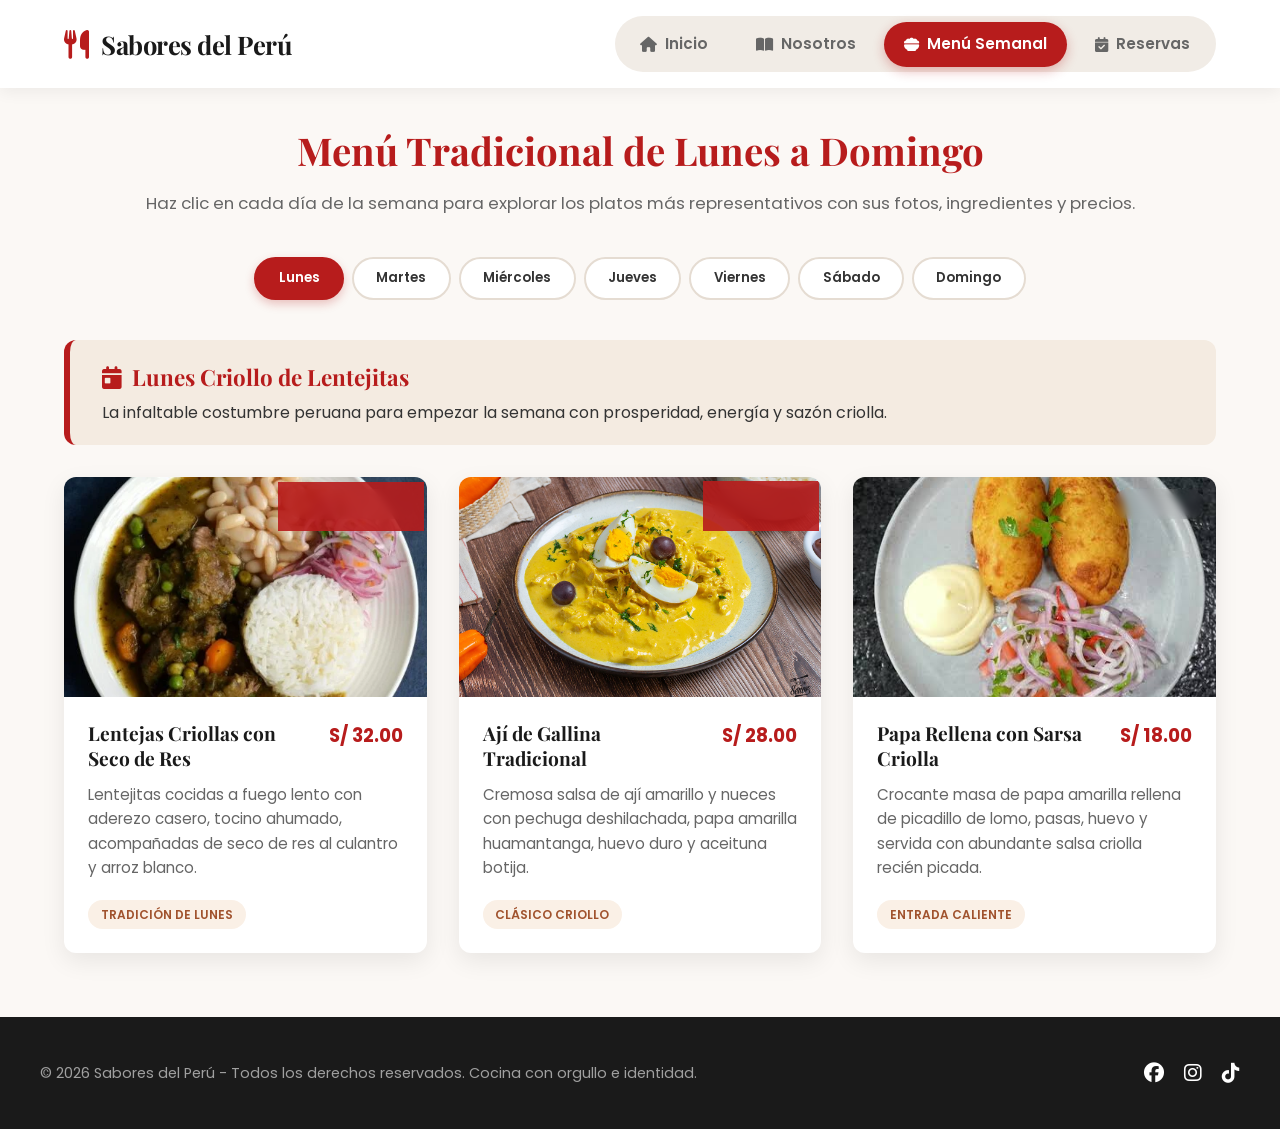
==== menu.html @ c6a8d6cd "Add files via upload" ====
<!DOCTYPE html>
<html lang="es">
<head>
    <meta charset="UTF-8">
    <meta name="viewport" content="width=device-width, initial-scale=1.0">
    <title>Menú Semanal - Sabores del Perú</title>
    <link rel="stylesheet" href="css/estilos.css">
    <link href="https://fonts.googleapis.com/css2?family=Poppins:wght@300;400;500;600;700&family=Playfair+Display:wght@600;700;800&display=swap" rel="stylesheet">
    <link rel="stylesheet" href="https://cdnjs.cloudflare.com/ajax/libs/font-awesome/6.4.0/css/all.min.css">
</head>
<body>
    <!-- Encabezado y Navegación Principal -->
    <header class="header">
        <div class="header-container">
            <a href="index.html" class="logo">
                <i class="fa-solid fa-utensils"></i>
                <h1>Sabores del Perú</h1>
            </a>
            <nav class="nav-tabs">
                <a href="index.html" class="tab-btn">
                    <i class="fa-solid fa-house"></i> Inicio
                </a>
                <a href="nosotros.html" class="tab-btn">
                    <i class="fa-solid fa-book-open"></i> Nosotros
                </a>
                <a href="menu.html" class="tab-btn active">
                    <i class="fa-solid fa-bowl-food"></i> Menú Semanal
                </a>
                <a href="reservas.html" class="tab-btn">
                    <i class="fa-solid fa-calendar-check"></i> Reservas
                </a>
            </nav>
        </div>
    </header>

    <main class="main-content">
        <section id="menu" class="tab-content active">
            <div class="section-header">
                <h2>Menú Tradicional de Lunes a Domingo</h2>
                <p>Haz clic en cada día de la semana para explorar los platos más representativos con sus fotos, ingredientes y precios.</p>
            </div>

            <!-- Subpestañas por día -->
            <div class="dias-nav">
                <button class="dia-btn active" data-dia="lunes">Lunes</button>
                <button class="dia-btn" data-dia="martes">Martes</button>
                <button class="dia-btn" data-dia="miercoles">Miércoles</button>
                <button class="dia-btn" data-dia="jueves">Jueves</button>
                <button class="dia-btn" data-dia="viernes">Viernes</button>
                <button class="dia-btn" data-dia="sabado">Sábado</button>
                <button class="dia-btn" data-dia="domingo">Domingo</button>
            </div>

            <!-- Contenidos por día -->
            <div class="menu-dias-container">
                <!-- LUNES -->
                <div id="lunes" class="dia-content active">
                    <div class="dia-header-banner">
                        <h3><i class="fa-solid fa-calendar-day"></i> Lunes Criollo de Lentejitas</h3>
                        <p>La infaltable costumbre peruana para empezar la semana con prosperidad, energía y sazón criolla.</p>
                    </div>
                    <div class="platos-grid">
                        <div class="plato-card">
                            <div class="plato-img-container">
                                <img src="Imagenes del menu/Lunes/Seco-de-res-peruano-.webp" alt="Lentejas Criollas con Seco de Res" class="plato-img">
                                <span class="badge-card">Plato del Día</span>
                            </div>
                            <div class="plato-info">
                                <div class="plato-header">
                                    <h4>Lentejas Criollas con Seco de Res</h4>
                                    <span class="precio">S/ 32.00</span>
                                </div>
                                <p>Lentejitas cocidas a fuego lento con aderezo casero, tocino ahumado, acompañadas de seco de res al culantro y arroz blanco.</p>
                                <span class="etiqueta">Tradición de Lunes</span>
                            </div>
                        </div>
                        <div class="plato-card">
                            <div class="plato-img-container">
                                <img src="Imagenes del menu/Lunes/aji-de-gallina.jpg" alt="Ají de Gallina Tradicional" class="plato-img">
                                <span class="badge-card">Favorito</span>
                            </div>
                            <div class="plato-info">
                                <div class="plato-header">
                                    <h4>Ají de Gallina Tradicional</h4>
                                    <span class="precio">S/ 28.00</span>
                                </div>
                                <p>Cremosa salsa de ají amarillo y nueces con pechuga deshilachada, papa amarilla huamantanga, huevo duro y aceituna botija.</p>
                                <span class="etiqueta">Clásico Criollo</span>
                            </div>
                        </div>
                        <div class="plato-card">
                            <div class="plato-img-container">
                                <img src="Imagenes del menu/Lunes/papa rellena.jfif" alt="Papa Rellena Criolla" class="plato-img">
                                <span class="badge-card">Entrada</span>
                            </div>
                            <div class="plato-info">
                                <div class="plato-header">
                                    <h4>Papa Rellena con Sarsa Criolla</h4>
                                    <span class="precio">S/ 18.00</span>
                                </div>
                                <p>Crocante masa de papa amarilla rellena de picadillo de lomo, pasas, huevo y servida con abundante salsa criolla recién picada.</p>
                                <span class="etiqueta">Entrada Caliente</span>
                            </div>
                        </div>
                    </div>
                </div>

                <!-- MARTES -->
                <div id="martes" class="dia-content">
                    <div class="dia-header-banner">
                        <h3><i class="fa-solid fa-calendar-day"></i> Martes de Tradición y Fogón</h3>
                        <p>Sabores de antaño que rescatan los mejores guisos de las tradicionales picanterías del Perú.</p>
                    </div>
                    <div class="platos-grid">
                        <div class="plato-card">
                            <div class="plato-img-container">
                                <img src="Imagenes del menu/Martes/Sopa seca carapulcra.jfif" alt="Carapulcra con Sopa Seca" class="plato-img">
                                <span class="badge-card">Especial</span>
                            </div>
                            <div class="plato-info">
                                <div class="plato-header">
                                    <h4>Carapulcra con Sopa Seca Chinchana</h4>
                                    <span class="precio">S/ 36.00</span>
                                </div>
                                <p>Papa seca guisada con maní tostado, carne de chancho y ajíes especiales, servida con fideos sazonados al estilo chinchano.</p>
                                <span class="etiqueta">Especial del Sur</span>
                            </div>
                        </div>
                        <div class="plato-card">
                            <div class="plato-img-container">
                                <img src="Imagenes del menu/Martes/Cau cau.webp" alt="Cau Cau a la Limeña" class="plato-img">
                                <span class="badge-card">Típico</span>
                            </div>
                            <div class="plato-info">
                                <div class="plato-header">
                                    <h4>Cau Cau a la Limeña</h4>
                                    <span class="precio">S/ 26.00</span>
                                </div>
                                <p>Mondonguito suavemente aderezado con palillo, cubitos de papa, hierbabuena fresca del huerto y arroz graneado.</p>
                                <span class="etiqueta">Limeño Clásico</span>
                            </div>
                        </div>
                        <div class="plato-card">
                            <div class="plato-img-container">
                                <img src="Imagenes del menu/Martes/ocopa arequipeña.avif" alt="Ocopa Arequipeña" class="plato-img">
                                <span class="badge-card">Entrada</span>
                            </div>
                            <div class="plato-info">
                                <div class="plato-header">
                                    <h4>Ocopa Arequipeña Tradicional</h4>
                                    <span class="precio">S/ 16.00</span>
                                </div>
                                <p>Papas hervidas bañadas en crema de huacatay, queso paria, ají mirasol y maní tostado con huevo y aceituna negra.</p>
                                <span class="etiqueta">Arequipa Tradición</span>
                            </div>
                        </div>
                    </div>
                </div>

                <!-- MIÉRCOLES -->
                <div id="miercoles" class="dia-content">
                    <div class="dia-header-banner">
                        <h3><i class="fa-solid fa-calendar-day"></i> Miércoles de Fusión y Salteados</h3>
                        <p>El fuego vivo del wok y la herencia cantonesa-peruana que conquistó el mundo.</p>
                    </div>
                    <div class="platos-grid">
                        <div class="plato-card">
                            <div class="plato-img-container">
                                <img src="Imagenes del menu/Miercoles/LOMO-SALTADO-scaled.jpg" alt="Lomo Saltado Criollo" class="plato-img">
                                <span class="badge-card">Estrella</span>
                            </div>
                            <div class="plato-info">
                                <div class="plato-header">
                                    <h4>Lomo Saltado Criollo al Wok</h4>
                                    <span class="precio">S/ 38.00</span>
                                </div>
                                <p>Jugosos cubos de lomo fino salteados al fuego vivo con cebolla roja, tomate, ají amarillo, papas fritas crocantes y arroz con choclo.</p>
                                <span class="etiqueta">Orgullo Nacional</span>
                            </div>
                        </div>
                        <div class="plato-card">
                            <div class="plato-img-container">
                                <img src="Imagenes del menu/Miercoles/CHAUFA.png" alt="Arroz Chaufa Especial" class="plato-img">
                                <span class="badge-card">Fusión</span>
                            </div>
                            <div class="plato-info">
                                <div class="plato-header">
                                    <h4>Arroz Chaufa Especial de Pollo y Cerdo</h4>
                                    <span class="precio">S/ 29.00</span>
                                </div>
                                <p>Salteado al wok con sillao oscuro, kion, cebollita china, tortilla picada y gotas de aceite de ajonjolí aromático.</p>
                                <span class="etiqueta">Fusión Chifa</span>
                            </div>
                        </div>
                        <div class="plato-card">
                            <div class="plato-img-container">
                                <img src="Imagenes del menu/Miercoles/tequeños.jfif" alt="Tequeños con Guacamole" class="plato-img">
                                <span class="badge-card">Piqueo</span>
                            </div>
                            <div class="plato-info">
                                <div class="plato-header">
                                    <h4>Tequeños Rellenos con Guacamole</h4>
                                    <span class="precio">S/ 19.00</span>
                                </div>
                                <p>Masa wantán dorada y crujiente rellena de queso andino y trocitos de lomo, acompañados de crema de palta fresca.</p>
                                <span class="etiqueta">Para Picar</span>
                            </div>
                        </div>
                    </div>
                </div>

                <!-- JUEVES -->
                <div id="jueves" class="dia-content">
                    <div class="dia-header-banner">
                        <h3><i class="fa-solid fa-calendar-day"></i> Jueves Norteño de Sabor Criollo</h3>
                        <p>La riqueza culinaria del norte del Perú con chicha de jora, culantro norteño y ají mochero.</p>
                    </div>
                    <div class="platos-grid">
                        <div class="plato-card">
                            <div class="plato-img-container">
                                <img src="https://images.unsplash.com/photo-1555939594-58d7cb561ad1?auto=format&fit=crop&w=800&q=80" alt="Seco de Cabrito a la Norteña" class="plato-img">
                                <span class="badge-card">Norteño</span>
                            </div>
                            <div class="plato-info">
                                <div class="plato-header">
                                    <h4>Seco de Cabrito a la Norteña</h4>
                                    <span class="precio">S/ 42.00</span>
                                </div>
                                <p>Cabrito tierno macerado en chicha de jora, cocinado lentamente con culantro y zapallo loche, acompañado de frejoles cremosos.</p>
                                <span class="etiqueta">Especial Norteño</span>
                            </div>
                        </div>
                        <div class="plato-card">
                            <div class="plato-img-container">
                                <img src="https://images.unsplash.com/photo-1563379091339-03b21ab4a4f8?auto=format&fit=crop&w=800&q=80" alt="Arroz con Pato Chiclayano" class="plato-img">
                                <span class="badge-card">Insignia</span>
                            </div>
                            <div class="plato-info">
                                <div class="plato-header">
                                    <h4>Arroz con Pato Chiclayano</h4>
                                    <span class="precio">S/ 44.00</span>
                                </div>
                                <p>Presa de pato tierna sobre arroz verde aromatizado con cerveza negra, ají mirasol, culantro y salsa criolla.</p>
                                <span class="etiqueta">Plato Insignia</span>
                            </div>
                        </div>
                        <div class="plato-card">
                            <div class="plato-img-container">
                                <img src="https://images.unsplash.com/photo-1565299585323-38d6b0865b47?auto=format&fit=crop&w=800&q=80" alt="Tamalito Verde Piurano" class="plato-img">
                                <span class="badge-card">Entrada</span>
                            </div>
                            <div class="plato-info">
                                <div class="plato-header">
                                    <h4>Tamalitos Verdes Piuranos</h4>
                                    <span class="precio">S/ 15.00</span>
                                </div>
                                <p>Choclo tierno molido con culantro y ají amarillo, cocido al vapor en hojas de panca con sarsa de cebolla y ají limo.</p>
                                <span class="etiqueta">Sabor Piurano</span>
                            </div>
                        </div>
                    </div>
                </div>

                <!-- VIERNES -->
                <div id="viernes" class="dia-content">
                    <div class="dia-header-banner">
                        <h3><i class="fa-solid fa-calendar-day"></i> Viernes de Aromas Marinos</h3>
                        <p>Frescura directa del puerto: ceviches, jaleas y arroces marinados al instante.</p>
                    </div>
                    <div class="platos-grid">
                        <div class="plato-card">
                            <div class="plato-img-container">
                                <img src="https://images.unsplash.com/photo-1535400255456-984241443b29?auto=format&fit=crop&w=800&q=80" alt="Ceviche Mixto Tradicional" class="plato-img">
                                <span class="badge-card">Emblemático</span>
                            </div>
                            <div class="plato-info">
                                <div class="plato-header">
                                    <h4>Ceviche Mixto de Pescado y Mariscos</h4>
                                    <span class="precio">S/ 39.00</span>
                                </div>
                                <p>Cubos de pesca del día, pulpo, calamar y langostinos marinados en limón norteño con ají limo, camote glaseado y choclo.</p>
                                <span class="etiqueta">Patrimonio del Perú</span>
                            </div>
                        </div>
                        <div class="plato-card">
                            <div class="plato-img-container">
                                <img src="https://images.unsplash.com/photo-1599488615731-7e5c2823ff28?auto=format&fit=crop&w=800&q=80" alt="Jalea Mixta Crujiente" class="plato-img">
                                <span class="badge-card">Crocante</span>
                            </div>
                            <div class="plato-info">
                                <div class="plato-header">
                                    <h4>Jalea Mixta Crujiente con Tártara</h4>
                                    <span class="precio">S/ 45.00</span>
                                </div>
                                <p>Mariscos y trozos de pescado fritos al punto exacto, acompañados de yucas doradas, salsa tártara de la casa y sarsa criolla.</p>
                                <span class="etiqueta">Para Compartir</span>
                            </div>
                        </div>
                        <div class="plato-card">
                            <div class="plato-img-container">
                                <img src="https://images.unsplash.com/photo-1559847844-5315695dadae?auto=format&fit=crop&w=800&q=80" alt="Arroz con Mariscos" class="plato-img">
                                <span class="badge-card">Caliente</span>
                            </div>
                            <div class="plato-info">
                                <div class="plato-header">
                                    <h4>Arroz con Mariscos a la Limeña</h4>
                                    <span class="precio">S/ 38.00</span>
                                </div>
                                <p>Arroz amarisolado con mixtura de mariscos flambeados con pisco acholado, vino blanco, arvejas y queso parmesano.</p>
                                <span class="etiqueta">Sabor a Puerto</span>
                            </div>
                        </div>
                    </div>
                </div>

                <!-- SÁBADO -->
                <div id="sabado" class="dia-content">
                    <div class="dia-header-banner">
                        <h3><i class="fa-solid fa-calendar-day"></i> Sábado de Brasas y Criollismo</h3>
                        <p>Anticuchos al carbón, tacu tacu y la fiesta criolla para celebrar con amigos y familia.</p>
                    </div>
                    <div class="platos-grid">
                        <div class="plato-card">
                            <div class="plato-img-container">
                                <img src="https://images.unsplash.com/photo-1555939594-58d7cb561ad1?auto=format&fit=crop&w=800&q=80" alt="Anticuchos Tradicionales" class="plato-img">
                                <span class="badge-card">Al Carbón</span>
                            </div>
                            <div class="plato-info">
                                <div class="plato-header">
                                    <h4>Anticuchos de Corazón (3 Palitos)</h4>
                                    <span class="precio">S/ 27.00</span>
                                </div>
                                <p>Trozos de corazón de res macerados en ají panca y vinagre, asados al carbón con papa dorada, choclo tierno y rocoto carretillero.</p>
                                <span class="etiqueta">Brasa Limeña</span>
                            </div>
                        </div>
                        <div class="plato-card">
                            <div class="plato-img-container">
                                <img src="https://images.unsplash.com/photo-1504674900247-0877df9cc836?auto=format&fit=crop&w=800&q=80" alt="Tacu Tacu con Lomo" class="plato-img">
                                <span class="badge-card">Contundente</span>
                            </div>
                            <div class="plato-info">
                                <div class="plato-header">
                                    <h4>Tacu Tacu con Sábana de Lomo</h4>
                                    <span class="precio">S/ 40.00</span>
                                </div>
                                <p>Dorado de frejoles canario y arroz crujiente por fuera y cremoso por dentro, cubierto con lomo apanado y huevo frito montado.</p>
                                <span class="etiqueta">Plato Criollo</span>
                            </div>
                        </div>
                        <div class="plato-card">
                            <div class="plato-img-container">
                                <img src="https://images.unsplash.com/photo-1565299624946-b28f40a0ae38?auto=format&fit=crop&w=800&q=80" alt="Trilogía de Causas Rellenas" class="plato-img">
                                <span class="badge-card">Clásica</span>
                            </div>
                            <div class="plato-info">
                                <div class="plato-header">
                                    <h4>Trilogía de Causas Rellenas</h4>
                                    <span class="precio">S/ 28.00</span>
                                </div>
                                <p>Papa amarilla batida con ají amarillo y limón, rellenas de pollo deshilachado, atún y pulpa de cangrejo con palta fuerte.</p>
                                <span class="etiqueta">Entrada Fría</span>
                            </div>
                        </div>
                    </div>
                </div>

                <!-- DOMINGO -->
                <div id="domingo" class="dia-content">
                    <div class="dia-header-banner">
                        <h3><i class="fa-solid fa-calendar-day"></i> Domingo Familiar y Pachamanquero</h3>
                        <p>Los platos más generosos, tradicionales y festivos de la cocina peruana para compartir en familia.</p>
                    </div>
                    <div class="platos-grid">
                        <div class="plato-card">
                            <div class="plato-img-container">
                                <img src="https://images.unsplash.com/photo-1544025162-d76694265947?auto=format&fit=crop&w=800&q=80" alt="Pachamanca a la Olla" class="plato-img">
                                <span class="badge-card">Festivo</span>
                            </div>
                            <div class="plato-info">
                                <div class="plato-header">
                                    <h4>Pachamanca Tradicional a la Olla</h4>
                                    <span class="precio">S/ 46.00</span>
                                </div>
                                <p>Tres carnes (cerdo, pollo y res) maceradas en chincho y huacatay, acompañadas de habas, papas nativas, camote y humita dulce.</p>
                                <span class="etiqueta">Tradición Andina</span>
                            </div>
                        </div>
                        <div class="plato-card">
                            <div class="plato-img-container">
                                <img src="https://images.unsplash.com/photo-1529692236671-f1f6cf9683ba?auto=format&fit=crop&w=800&q=80" alt="Chicharrón de Cerdo Criollo" class="plato-img">
                                <span class="badge-card">Dominical</span>
                            </div>
                            <div class="plato-info">
                                <div class="plato-header">
                                    <h4>Chicharrón Criollo de Panceta</h4>
                                    <span class="precio">S/ 36.00</span>
                                </div>
                                <p>Panceta crujiente por fuera y jugosa por dentro, servida con camotes fritos dorados, salsa criolla con hierbabuena y panes franceses.</p>
                                <span class="etiqueta">Sabor Dominical</span>
                            </div>
                        </div>
                        <div class="plato-card">
                            <div class="plato-img-container">
                                <img src="https://images.unsplash.com/photo-1587314168485-3236d6710814?auto=format&fit=crop&w=800&q=80" alt="Mazamorra Morada y Arroz con Leche" class="plato-img">
                                <span class="badge-card">Postre</span>
                            </div>
                            <div class="plato-info">
                                <div class="plato-header">
                                    <h4>Clásico Combinado "Sol y Sombra"</h4>
                                    <span class="precio">S/ 16.00</span>
                                </div>
                                <p>El dúo limeño por excelencia: mazamorra morada con canela y frutas secas, acompañada de cremoso arroz con leche perfumado.</p>
                                <span class="etiqueta">Postre de Antaño</span>
                            </div>
                        </div>
                    </div>
                </div>
            </div>
        </section>
    </main>

    <!-- Pie de Página -->
    <footer class="footer">
        <div class="footer-container">
            <p>&copy; 2026 Sabores del Perú - Todos los derechos reservados. Cocina con orgullo e identidad.</p>
            <div class="sociales">
                <a href="#"><i class="fa-brands fa-facebook"></i></a>
                <a href="#"><i class="fa-brands fa-instagram"></i></a>
                <a href="#"><i class="fa-brands fa-tiktok"></i></a>
            </div>
        </div>
    </footer>

    <script src="js/script.js"></script>
</body>
</html>
---- css/estilos.css ----
/* ========================================================
   SABORES DEL PERÚ - HOJA DE ESTILOS
   Estructura limpia, colores peruanos cálidos y elegantes
======================================================== */

:root {
    --rojo-peru: #B71C1C;
    --rojo-claro: #D32F2F;
    --dorado: #C68B59;
    --dorado-claro: #F5EBE0;
    --oscuro: #1A1A1A;
    --texto: #333333;
    --texto-suave: #666666;
    --fondo-gris: #FBF8F5;
    --blanco: #FFFFFF;
    --sombra: 0 8px 24px rgba(0, 0, 0, 0.08);
    --sombra-fuerte: 0 12px 30px rgba(0, 0, 0, 0.15);
    --radio: 12px;
    --transicion: all 0.3s ease-in-out;
}

* {
    margin: 0;
    padding: 0;
    box-sizing: border-box;
}

body {
    font-family: 'Poppins', sans-serif;
    color: var(--texto);
    background-color: var(--fondo-gris);
    line-height: 1.6;
}

h1, h2, h3, h4 {
    font-family: 'Playfair Display', serif;
    color: var(--oscuro);
}

/* ========================================================
   HEADER & NAVEGACIÓN POR PESTAÑAS (TABS)
======================================================== */
.header {
    background-color: var(--blanco);
    box-shadow: 0 4px 15px rgba(0, 0, 0, 0.06);
    position: sticky;
    top: 0;
    z-index: 1000;
}

.header-container {
    max-width: 1200px;
    margin: 0 auto;
    padding: 1rem 1.5rem;
    display: flex;
    justify-content: space-between;
    align-items: center;
    flex-wrap: wrap;
    gap: 1rem;
}

.logo {
    display: flex;
    align-items: center;
    gap: 0.75rem;
    color: var(--rojo-peru);
}

.logo i {
    font-size: 1.8rem;
}

.logo h1 {
    font-size: 1.6rem;
    font-weight: 700;
    letter-spacing: -0.5px;
}

.nav-tabs {
    display: flex;
    gap: 0.5rem;
    background: #F1ECE6;
    padding: 0.35rem;
    border-radius: 50px;
}

.tab-btn {
    background: transparent;
    border: none;
    padding: 0.65rem 1.25rem;
    border-radius: 50px;
    font-family: 'Poppins', sans-serif;
    font-size: 0.95rem;
    font-weight: 600;
    color: var(--texto-suave);
    cursor: pointer;
    transition: var(--transicion);
    display: flex;
    align-items: center;
    gap: 0.5rem;
}

.tab-btn:hover {
    color: var(--rojo-peru);
}

.tab-btn.active {
    background: var(--rojo-peru);
    color: var(--blanco);
    box-shadow: 0 4px 12px rgba(183, 28, 28, 0.3);
}

/* ========================================================
   CONTENEDORES DE SECCIÓN (TABS QUE ABREN EN LA MISMA VENTANA)
======================================================== */
.main-content {
    max-width: 1200px;
    margin: 2rem auto;
    padding: 0 1.5rem;
    min-height: 70vh;
}

.tab-content {
    display: none;
    animation: fadeIn 0.4s ease;
}

.tab-content.active {
    display: block;
}

@keyframes fadeIn {
    from {
        opacity: 0;
        transform: translateY(10px);
    }
    to {
        opacity: 1;
        transform: translateY(0);
    }
}

.section-header {
    text-align: center;
    margin-bottom: 2.5rem;
}

.section-header h2 {
    font-size: 2.4rem;
    color: var(--rojo-peru);
    margin-bottom: 0.5rem;
}

.section-header p {
    color: var(--texto-suave);
    font-size: 1.05rem;
}

/* ========================================================
   SECCIÓN 1: INICIO
======================================================== */
.hero-banner {
    background-image: linear-gradient(135deg, rgba(26,26,26,0.88), rgba(183,28,28,0.85)), url("https://images.unsplash.com/photo-1555396273-367ea4eb4db5?auto=format&fit=crop&w=1600&q=80");
    background-size: cover;
    background-position: center;
    border-radius: var(--radio);
    color: var(--blanco);
    padding: 4rem 3rem;
    text-align: center;
    box-shadow: var(--sombra);
    margin-bottom: 2.5rem;
}

.hero-text h2 {
    color: var(--blanco);
    font-size: 2.8rem;
    margin: 1rem 0;
    line-height: 1.2;
}

.hero-text p {
    font-size: 1.15rem;
    max-width: 750px;
    margin: 0 auto 2rem;
    color: #E0E0E0;
}

.badge {
    background: var(--dorado);
    color: var(--blanco);
    padding: 0.4rem 1.2rem;
    border-radius: 50px;
    font-size: 0.85rem;
    font-weight: 600;
    text-transform: uppercase;
    letter-spacing: 1px;
}

.hero-actions {
    display: flex;
    justify-content: center;
    gap: 1rem;
    flex-wrap: wrap;
}

.btn {
    padding: 0.8rem 1.8rem;
    border-radius: 50px;
    font-weight: 600;
    font-size: 1rem;
    cursor: pointer;
    border: none;
    transition: var(--transicion);
    display: inline-flex;
    align-items: center;
    gap: 0.5rem;
}

.btn-primary {
    background: var(--rojo-peru);
    color: var(--blanco);
}

.btn-primary:hover {
    background: var(--rojo-claro);
    transform: translateY(-2px);
    box-shadow: 0 6px 16px rgba(183, 28, 28, 0.4);
}

.btn-secondary {
    background: var(--blanco);
    color: var(--oscuro);
}

.btn-secondary:hover {
    background: var(--dorado-claro);
    color: var(--rojo-peru);
    transform: translateY(-2px);
}

.btn-block {
    width: 100%;
    justify-content: center;
    padding: 1rem;
    font-size: 1.05rem;
}

.destacados-grid {
    display: grid;
    grid-template-columns: repeat(auto-fit, minmax(280px, 1fr));
    gap: 1.5rem;
}

.card-destacado {
    background: var(--blanco);
    padding: 2.5rem 1.8rem;
    border-radius: var(--radio);
    text-align: center;
    box-shadow: var(--sombra);
    transition: var(--transicion);
    border-bottom: 4px solid transparent;
}

.card-destacado:hover {
    transform: translateY(-5px);
    border-bottom: 4px solid var(--rojo-peru);
}

.card-destacado .icon {
    font-size: 2.5rem;
    color: var(--rojo-peru);
    margin-bottom: 1rem;
}

.card-destacado h3 {
    margin-bottom: 0.75rem;
    font-size: 1.3rem;
}

/* ========================================================
   SECCIÓN 2: NOSOTROS / DESCRIPCIÓN DEL RESTAURANTE
======================================================== */
.about-container {
    display: grid;
    grid-template-columns: 1.2fr 0.8fr;
    gap: 2.5rem;
    align-items: center;
}

.about-text p {
    margin-bottom: 1.2rem;
    font-size: 1.05rem;
}

.about-highlights {
    display: grid;
    grid-template-columns: repeat(3, 1fr);
    gap: 1rem;
    margin: 2rem 0;
    text-align: center;
}

.highlight-item {
    background: var(--blanco);
    padding: 1.2rem;
    border-radius: var(--radio);
    box-shadow: var(--sombra);
}

.highlight-number {
    display: block;
    font-size: 1.8rem;
    font-weight: 700;
    color: var(--rojo-peru);
    font-family: 'Playfair Display', serif;
}

.highlight-desc {
    font-size: 0.85rem;
    color: var(--texto-suave);
}

.info-adicional {
    background: #FAF0E6;
    padding: 1.5rem;
    border-radius: var(--radio);
    border-left: 5px solid var(--dorado);
}

.info-adicional p {
    margin-bottom: 0.5rem;
    font-size: 0.95rem;
}

.about-image-card {
    background: var(--blanco);
    padding: 1.5rem;
    border-radius: var(--radio);
    box-shadow: var(--sombra);
}

.quote-box {
    margin-top: 1.5rem;
    font-style: italic;
    color: var(--texto-suave);
    text-align: center;
}

/* ========================================================
   SECCIÓN 3: MENÚ (LUNES A DOMINGO)
======================================================== */
.dias-nav {
    display: flex;
    justify-content: center;
    flex-wrap: wrap;
    gap: 0.5rem;
    margin-bottom: 2.5rem;
}

.dia-btn {
    background: var(--blanco);
    border: 2px solid #E5DCD2;
    padding: 0.6rem 1.4rem;
    border-radius: 30px;
    font-family: 'Poppins', sans-serif;
    font-weight: 600;
    color: var(--texto);
    cursor: pointer;
    transition: var(--transicion);
}

.dia-btn:hover {
    border-color: var(--rojo-peru);
    color: var(--rojo-peru);
}

.dia-btn.active {
    background: var(--rojo-peru);
    color: var(--blanco);
    border-color: var(--rojo-peru);
    box-shadow: 0 4px 10px rgba(183, 28, 28, 0.25);
}

.dia-content {
    display: none;
    animation: fadeIn 0.4s ease;
}

.dia-content.active {
    display: block;
}

.dia-header-banner {
    background: #F4EBE1;
    padding: 1.25rem 2rem;
    border-radius: var(--radio);
    margin-bottom: 2rem;
    border-left: 6px solid var(--rojo-peru);
}

.dia-header-banner h3 {
    color: var(--rojo-peru);
    font-size: 1.4rem;
    margin-bottom: 0.25rem;
    display: flex;
    align-items: center;
    gap: 0.6rem;
}

.platos-grid {
    display: grid;
    grid-template-columns: repeat(auto-fit, minmax(320px, 1fr));
    gap: 2rem;
}

.plato-card {
    background: var(--blanco);
    border-radius: var(--radio);
    overflow: hidden;
    box-shadow: var(--sombra);
    transition: var(--transicion);
    display: flex;
    flex-direction: column;
}

.plato-card:hover {
    transform: translateY(-6px);
    box-shadow: var(--sombra-fuerte);
}

.plato-info {
    padding: 1.5rem;
    display: flex;
    flex-direction: column;
    flex-grow: 1;
}

.plato-header {
    display: flex;
    justify-content: space-between;
    align-items: flex-start;
    margin-bottom: 0.75rem;
    gap: 1rem;
}

.plato-header h4 {
    font-size: 1.2rem;
    line-height: 1.3;
}

.precio {
    color: var(--rojo-peru);
    font-weight: 700;
    font-size: 1.15rem;
    white-space: nowrap;
}

.plato-info p {
    color: var(--texto-suave);
    font-size: 0.95rem;
    margin-bottom: 1.25rem;
    flex-grow: 1;
}

.etiqueta {
    align-self: flex-start;
    background: #FAF0E6;
    color: #A0522D;
    font-size: 0.75rem;
    font-weight: 600;
    padding: 0.3rem 0.8rem;
    border-radius: 20px;
    text-transform: uppercase;
}

/* ========================================================
   SECCIÓN 4: RESERVAS
======================================================== */
.reservas-wrapper {
    display: grid;
    grid-template-columns: 1.3fr 0.7fr;
    gap: 2.5rem;
}

.form-container {
    background: var(--blanco);
    padding: 2.5rem;
    border-radius: var(--radio);
    box-shadow: var(--sombra);
}

.form-group-row {
    display: grid;
    grid-template-columns: 1fr 1fr;
    gap: 1.25rem;
    margin-bottom: 1.25rem;
}

.form-group {
    margin-bottom: 1.25rem;
    display: flex;
    flex-direction: column;
}

.form-group label {
    font-weight: 600;
    font-size: 0.9rem;
    margin-bottom: 0.4rem;
    color: var(--oscuro);
    display: flex;
    align-items: center;
    gap: 0.4rem;
}

.form-group input,
.form-group select,
.form-group textarea {
    padding: 0.85rem 1rem;
    border: 1.5px solid #E0D7CC;
    border-radius: 8px;
    font-family: 'Poppins', sans-serif;
    font-size: 0.95rem;
    transition: var(--transicion);
    background-color: #FAF8F5;
}

.form-group input:focus,
.form-group select:focus,
.form-group textarea:focus {
    outline: none;
    border-color: var(--rojo-peru);
    background-color: var(--blanco);
    box-shadow: 0 0 0 3px rgba(183, 28, 28, 0.1);
}

.oculto {
    display: none;
}

.mensaje-exito {
    text-align: center;
    padding: 2rem 1rem;
}

.mensaje-exito i {
    font-size: 4rem;
    color: #2E7D32;
    margin-bottom: 1rem;
}

.mensaje-exito h3 {
    font-size: 1.8rem;
    margin-bottom: 0.75rem;
}

.mensaje-exito p {
    color: var(--texto-suave);
    margin-bottom: 1.5rem;
    font-size: 1rem;
}

.info-reserva-card {
    background: var(--blanco);
    padding: 2rem;
    border-radius: var(--radio);
    box-shadow: var(--sombra);
    height: fit-content;
}

.info-reserva-card h3 {
    margin-bottom: 1.25rem;
    font-size: 1.3rem;
    color: var(--rojo-peru);
}

.info-reserva-card ul {
    list-style: none;
    margin-bottom: 2rem;
}

.info-reserva-card li {
    margin-bottom: 1rem;
    font-size: 0.95rem;
    display: flex;
    align-items: flex-start;
    gap: 0.75rem;
}

.info-reserva-card li i {
    color: var(--dorado);
    margin-top: 0.3rem;
}

.contacto-directo {
    background: #E8F5E9;
    padding: 1.2rem;
    border-radius: 8px;
    border-left: 4px solid #2E7D32;
}

.contacto-directo h4 {
    font-size: 1rem;
    margin-bottom: 0.25rem;
    color: #1B5E20;
}

.contacto-directo p {
    font-size: 0.95rem;
    color: #2E7D32;
}

/* ========================================================
   FOOTER
======================================================== */
.footer {
    background: var(--oscuro);
    color: #A0A0A0;
    padding: 2.5rem 1.5rem;
    margin-top: 4rem;
}

.footer-container {
    max-width: 1200px;
    margin: 0 auto;
    display: flex;
    justify-content: space-between;
    align-items: center;
    flex-wrap: wrap;
    gap: 1rem;
    font-size: 0.9rem;
}

.sociales {
    display: flex;
    gap: 1.25rem;
}

.sociales a {
    color: #FFFFFF;
    font-size: 1.25rem;
    transition: var(--transicion);
}

.sociales a:hover {
    color: var(--rojo-claro);
    transform: scale(1.1);
}

/* ========================================================
   RESPONSIVE DESIGN (MÓVILES Y TABLETS)
======================================================== */
@media (max-width: 900px) {
    .about-container,
    .reservas-wrapper {
        grid-template-columns: 1fr;
    }

    .form-group-row {
        grid-template-columns: 1fr;
        gap: 0;
    }
}

@media (max-width: 768px) {
    .header-container {
        flex-direction: column;
        text-align: center;
    }

    .nav-tabs {
        width: 100%;
        justify-content: center;
        flex-wrap: wrap;
    }

    .tab-btn {
        padding: 0.5rem 0.9rem;
        font-size: 0.85rem;
    }

    .hero-banner {
        padding: 2.5rem 1.5rem;
    }

    .hero-text h2 {
        font-size: 2rem;
    }

    .about-highlights {
        grid-template-columns: 1fr;
    }
}


/* ========================================================
   ESTILOS DE IMÁGENES DEL MENÚ Y LOCAL
======================================================== */
.plato-img-container {
    position: relative;
    width: 100%;
    height: 220px;
    overflow: hidden;
    background-color: #EFE8E1;
}

.plato-img {
    width: 100%;
    height: 100%;
    object-fit: cover;
    display: block;
    transition: transform 0.4s ease;
}

.plato-card:hover .plato-img {
    transform: scale(1.08);
}

.badge-card {
    position: absolute;
    top: 12px;
    right: 12px;
    background: rgba(183, 28, 28, 0.9);
    color: #FFFFFF;
    font-size: 0.75rem;
    font-weight: 700;
    padding: 0.35rem 0.8rem;
    border-radius: 20px;
    text-transform: uppercase;
    letter-spacing: 0.5px;
    box-shadow: 0 2px 6px rgba(0,0,0,0.25);
    backdrop-filter: blur(4px);
}

.img-wrapper-about {
    width: 100%;
    height: 320px;
    overflow: hidden;
    border-radius: var(--radio);
    box-shadow: var(--sombra);
}

.about-img {
    width: 100%;
    height: 100%;
    object-fit: cover;
    display: block;
    transition: transform 0.4s ease;
}

.about-image-card:hover .about-img {
    transform: scale(1.04);
}

/* ========================================================
   NAVEGACIÓN ENTRE PÁGINAS (enlaces) Y ERRORES DE FORMULARIO
======================================================== */
.logo,
.tab-btn,
.btn {
    text-decoration: none;
}

.error-form {
    color: var(--rojo-peru);
    font-size: 0.85rem;
    margin-top: 0.3rem;
}

.error-form:empty {
    display: none;
}

.form-group option:disabled {
    color: #AAAAAA;
}
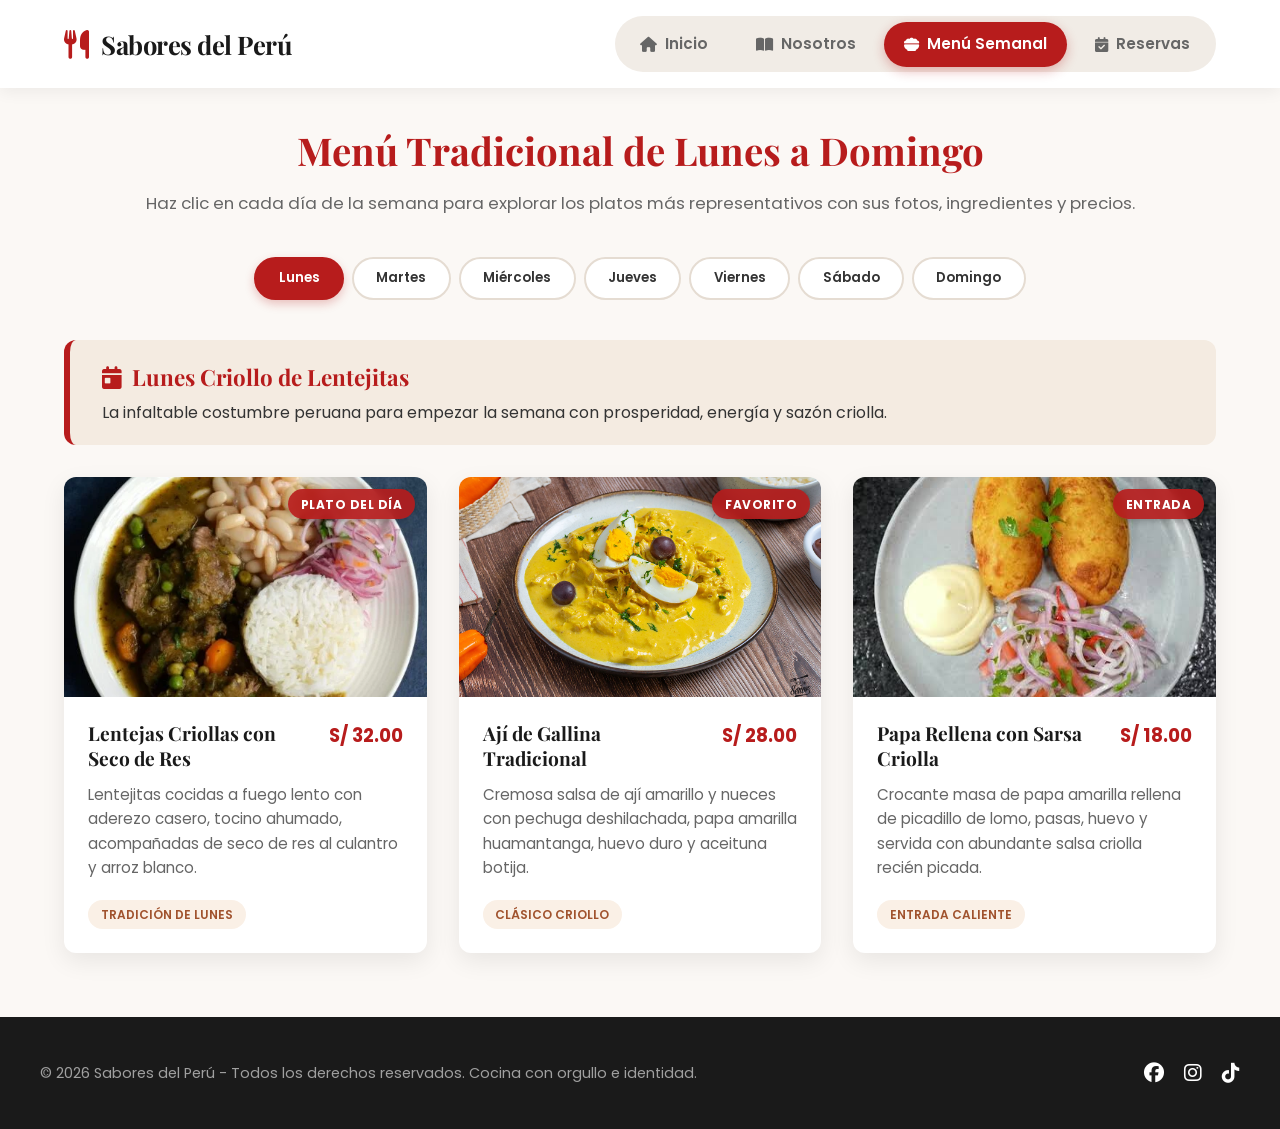
==== commit 3e00bd56: "Add files via upload" ====
--- a/menu.html
+++ b/menu.html
@@ -218,7 +218,7 @@
                     <div class="platos-grid">
                         <div class="plato-card">
                             <div class="plato-img-container">
-                                <img src="https://images.unsplash.com/photo-1555939594-58d7cb561ad1?auto=format&fit=crop&w=800&q=80" alt="Seco de Cabrito a la Norteña" class="plato-img">
+                                <img src="https://www.infobae.com/resizer/v2/4VJXJ4TAA5FKZFQKW5P2L5LO6U.png?auth=e4bc141baf5759a5cc0d2945ba07c4a299458509c75bf21ec9d61942dbc9e8ec" alt="Seco de Cabrito a la Norteña" class="plato-img">
                                 <span class="badge-card">Norteño</span>
                             </div>
                             <div class="plato-info">
@@ -246,7 +246,7 @@
                         </div>
                         <div class="plato-card">
                             <div class="plato-img-container">
-                                <img src="https://images.unsplash.com/photo-1565299585323-38d6b0865b47?auto=format&fit=crop&w=800&q=80" alt="Tamalito Verde Piurano" class="plato-img">
+                                <img src="https://tofuu.getjusto.com/orioneat-local/resized2/MozZxywJsnGHyYbD7-2400-x.webp" alt="Tamalito Verde Piurano" class="plato-img">
                                 <span class="badge-card">Entrada</span>
                             </div>
                             <div class="plato-info">
@@ -270,7 +270,7 @@
                     <div class="platos-grid">
                         <div class="plato-card">
                             <div class="plato-img-container">
-                                <img src="https://images.unsplash.com/photo-1535400255456-984241443b29?auto=format&fit=crop&w=800&q=80" alt="Ceviche Mixto Tradicional" class="plato-img">
+                                <img src="https://tofuu.getjusto.com/orioneat-local/resized2/6pQhY7N88yMDAEKun-x-2400.webp" alt="Ceviche Mixto Tradicional" class="plato-img">
                                 <span class="badge-card">Emblemático</span>
                             </div>
                             <div class="plato-info">
@@ -284,7 +284,7 @@
                         </div>
                         <div class="plato-card">
                             <div class="plato-img-container">
-                                <img src="https://images.unsplash.com/photo-1599488615731-7e5c2823ff28?auto=format&fit=crop&w=800&q=80" alt="Jalea Mixta Crujiente" class="plato-img">
+                                <img src="https://peru.info/archivos/publicacion/254-imagen-101541122022.jpg" alt="Jalea Mixta Crujiente" class="plato-img">
                                 <span class="badge-card">Crocante</span>
                             </div>
                             <div class="plato-info">
@@ -322,7 +322,7 @@
                     <div class="platos-grid">
                         <div class="plato-card">
                             <div class="plato-img-container">
-                                <img src="https://images.unsplash.com/photo-1555939594-58d7cb561ad1?auto=format&fit=crop&w=800&q=80" alt="Anticuchos Tradicionales" class="plato-img">
+                                <img src="https://api.pardoschicken.pe/images/resource/products/9e1f6850-5dcd-11f1-8271-5734601498c3" alt="Anticuchos Tradicionales" class="plato-img">
                                 <span class="badge-card">Al Carbón</span>
                             </div>
                             <div class="plato-info">
@@ -336,7 +336,7 @@
                         </div>
                         <div class="plato-card">
                             <div class="plato-img-container">
-                                <img src="https://images.unsplash.com/photo-1504674900247-0877df9cc836?auto=format&fit=crop&w=800&q=80" alt="Tacu Tacu con Lomo" class="plato-img">
+                                <img src="https://media-cdn.tripadvisor.com/media/photo-s/06/69/96/4a/picata-restaurante-bar.jpg" alt="Tacu Tacu con Lomo" class="plato-img">
                                 <span class="badge-card">Contundente</span>
                             </div>
                             <div class="plato-info">
@@ -350,7 +350,7 @@
                         </div>
                         <div class="plato-card">
                             <div class="plato-img-container">
-                                <img src="https://images.unsplash.com/photo-1565299624946-b28f40a0ae38?auto=format&fit=crop&w=800&q=80" alt="Trilogía de Causas Rellenas" class="plato-img">
+                                <img src="https://www.800.cl/galeriasitios/Och/2012/6/19/Och_15470_Fl-8213-Barandiaran-Fg(2)06.jpg" alt="Trilogía de Causas Rellenas" class="plato-img">
                                 <span class="badge-card">Clásica</span>
                             </div>
                             <div class="plato-info">
@@ -374,7 +374,7 @@
                     <div class="platos-grid">
                         <div class="plato-card">
                             <div class="plato-img-container">
-                                <img src="https://images.unsplash.com/photo-1544025162-d76694265947?auto=format&fit=crop&w=800&q=80" alt="Pachamanca a la Olla" class="plato-img">
+                                <img src="https://www.infobae.com/resizer/v2/OYLMHFDX5BH5TOTEZNZQI22QZI.png?auth=1479d6628828ff50b3b8755b665702cae7c701635f45c67ad616d01017e5ecd3&smart=true&width=1200&height=675&quality=85" alt="Pachamanca a la Olla" class="plato-img">
                                 <span class="badge-card">Festivo</span>
                             </div>
                             <div class="plato-info">
@@ -388,7 +388,7 @@
                         </div>
                         <div class="plato-card">
                             <div class="plato-img-container">
-                                <img src="https://images.unsplash.com/photo-1529692236671-f1f6cf9683ba?auto=format&fit=crop&w=800&q=80" alt="Chicharrón de Cerdo Criollo" class="plato-img">
+                                <img src="https://encrypted-tbn0.gstatic.com/images?q=tbn:ANd9GcSuwo9ZyP8cKzT5TaqQ9XqtYsf4LaQIanETb4Mxg9U7zVYBnoeNybDT7k7l&s=10" alt="Chicharrón de Cerdo Criollo" class="plato-img">
                                 <span class="badge-card">Dominical</span>
                             </div>
                             <div class="plato-info">
@@ -402,7 +402,7 @@
                         </div>
                         <div class="plato-card">
                             <div class="plato-img-container">
-                                <img src="https://images.unsplash.com/photo-1587314168485-3236d6710814?auto=format&fit=crop&w=800&q=80" alt="Mazamorra Morada y Arroz con Leche" class="plato-img">
+                                <img src="https://static.wixstatic.com/media/9755d8_5da75e8e6f1c475a954c3913a6650f08~mv2.png/v1/fill/w_1000,h_563,al_c,q_90,usm_0.66_1.00_0.01/9755d8_5da75e8e6f1c475a954c3913a6650f08~mv2.png" alt="Mazamorra Morada y Arroz con Leche" class="plato-img">
                                 <span class="badge-card">Postre</span>
                             </div>
                             <div class="plato-info">
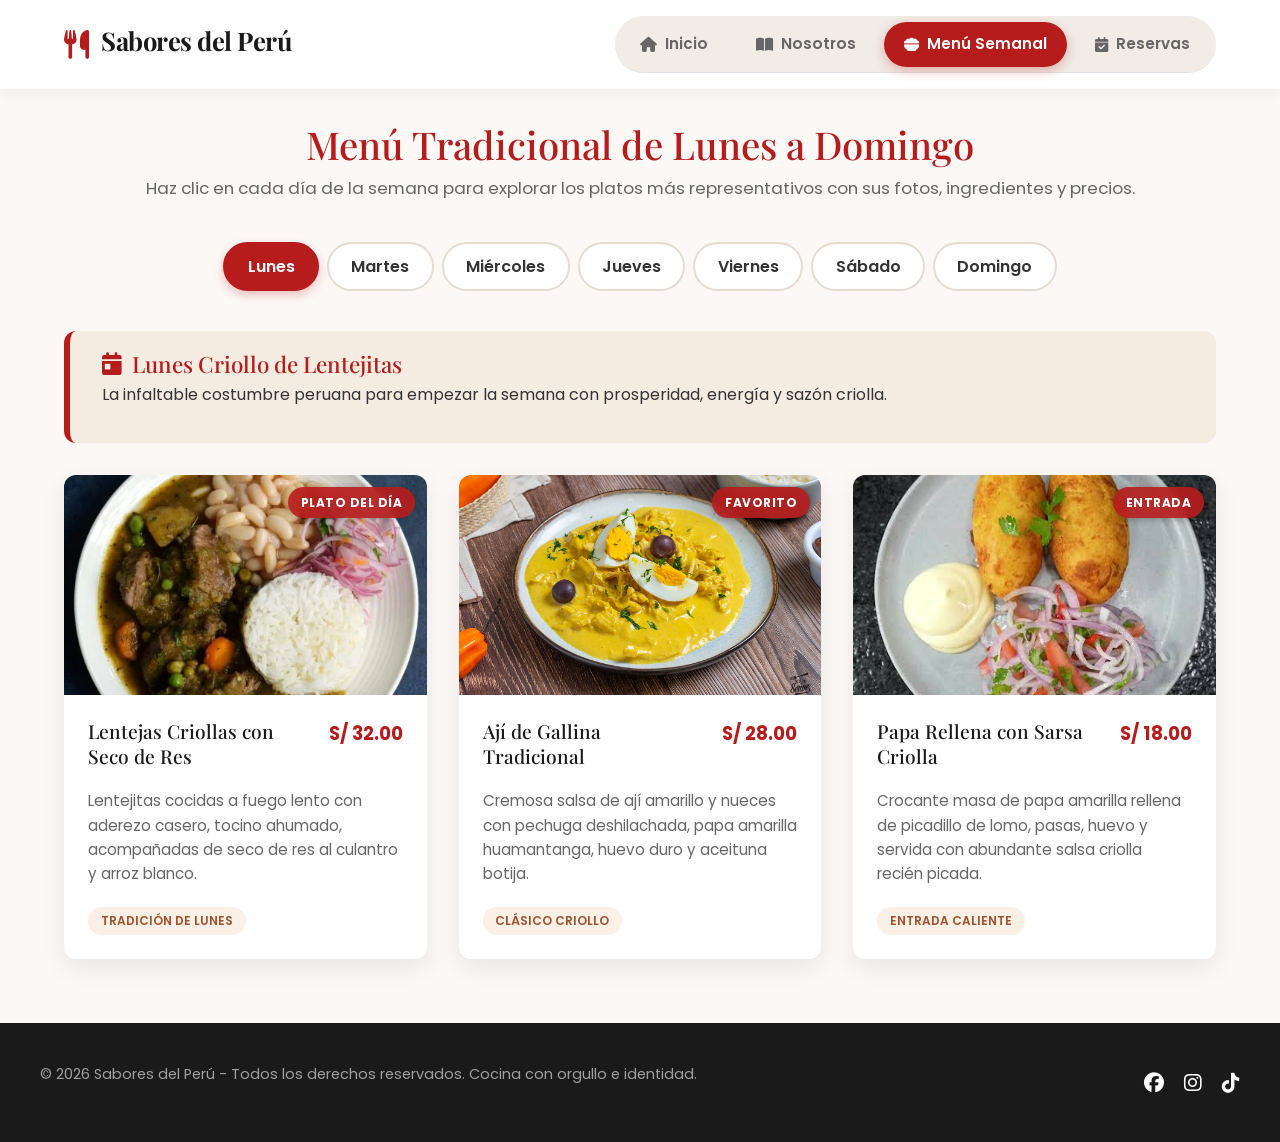
==== commit 262905d8: "Add files via upload" ====
--- a/menu.html
+++ b/menu.html
@@ -4,6 +4,7 @@
     <meta charset="UTF-8">
     <meta name="viewport" content="width=device-width, initial-scale=1.0">
     <title>Menú Semanal - Sabores del Perú</title>
+    <link href="https://cdn.jsdelivr.net/npm/bootstrap@5.3.3/dist/css/bootstrap.min.css" rel="stylesheet">
     <link rel="stylesheet" href="css/estilos.css">
     <link href="https://fonts.googleapis.com/css2?family=Poppins:wght@300;400;500;600;700&family=Playfair+Display:wght@600;700;800&display=swap" rel="stylesheet">
     <link rel="stylesheet" href="https://cdnjs.cloudflare.com/ajax/libs/font-awesome/6.4.0/css/all.min.css">
@@ -432,6 +433,7 @@
         </div>
     </footer>
 
+    <script src="https://cdn.jsdelivr.net/npm/bootstrap@5.3.3/dist/js/bootstrap.bundle.min.js"></script>
     <script src="js/script.js"></script>
 </body>
 </html>
